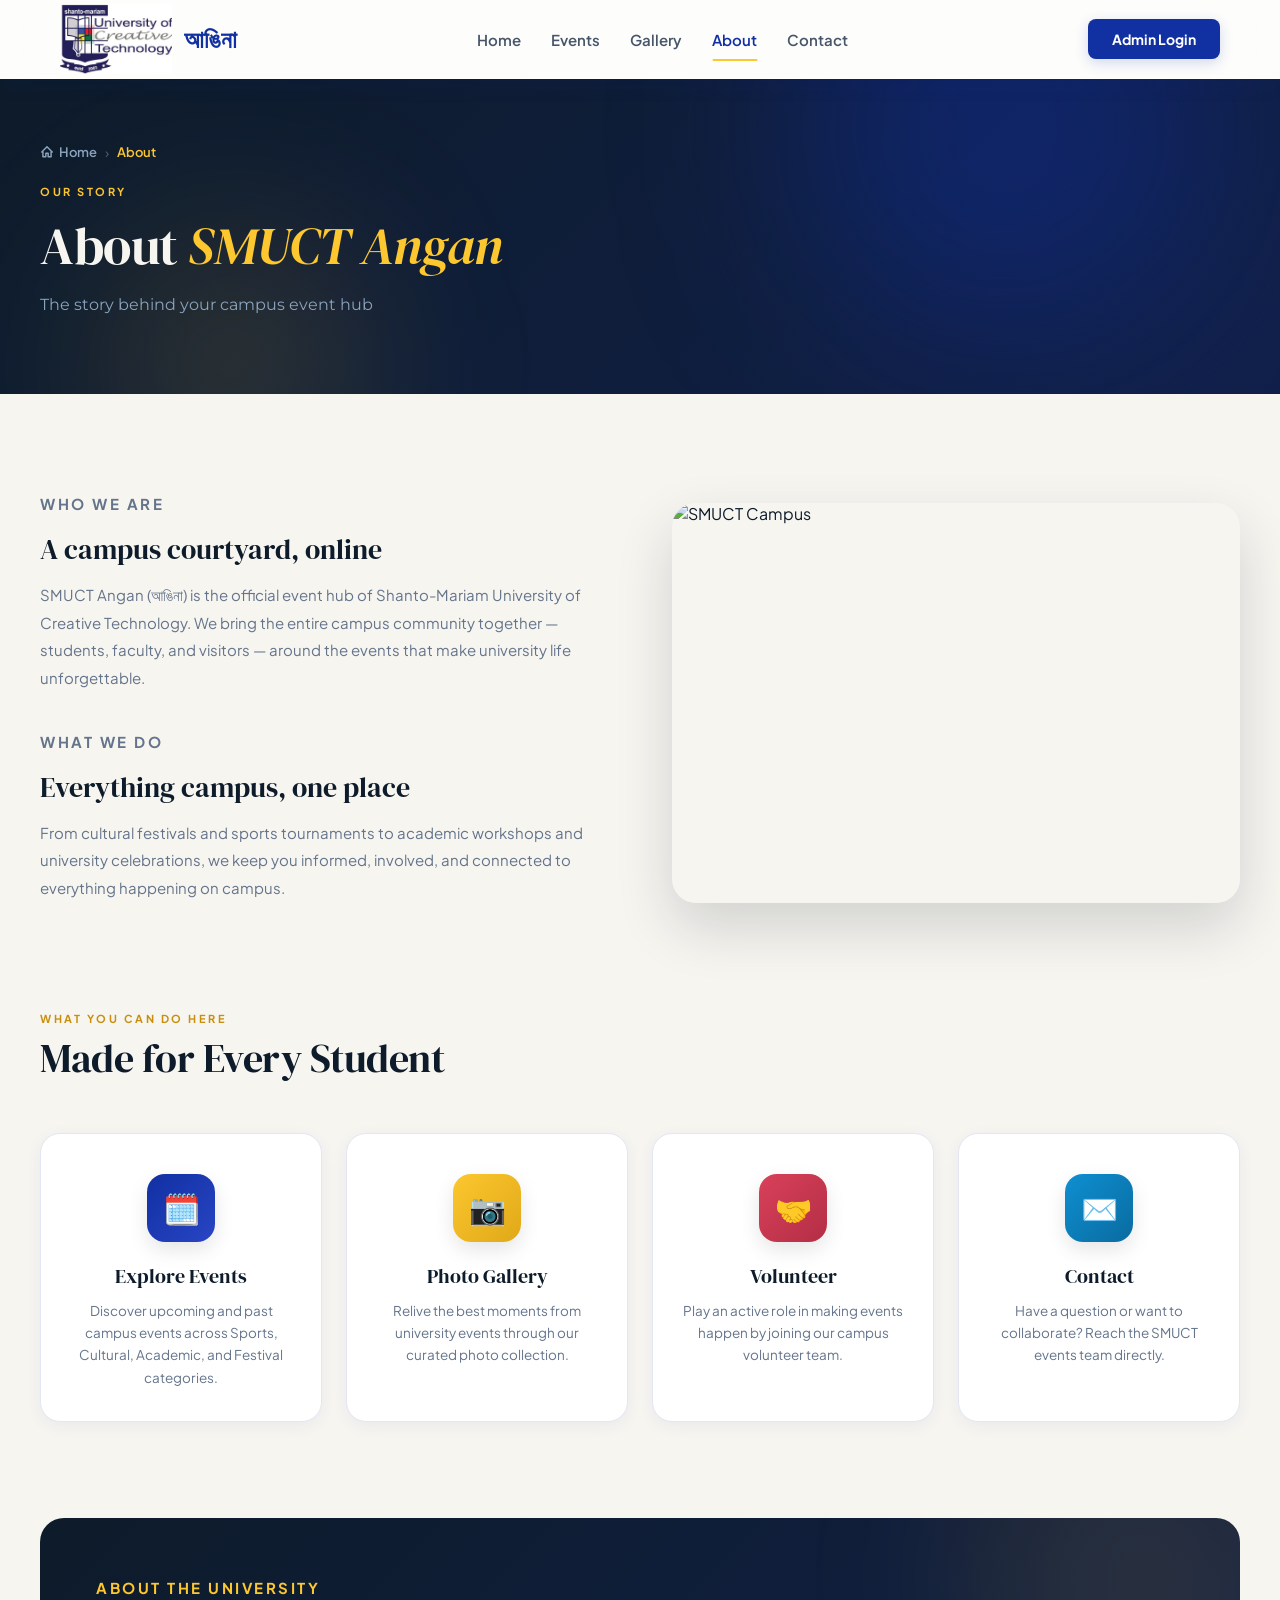
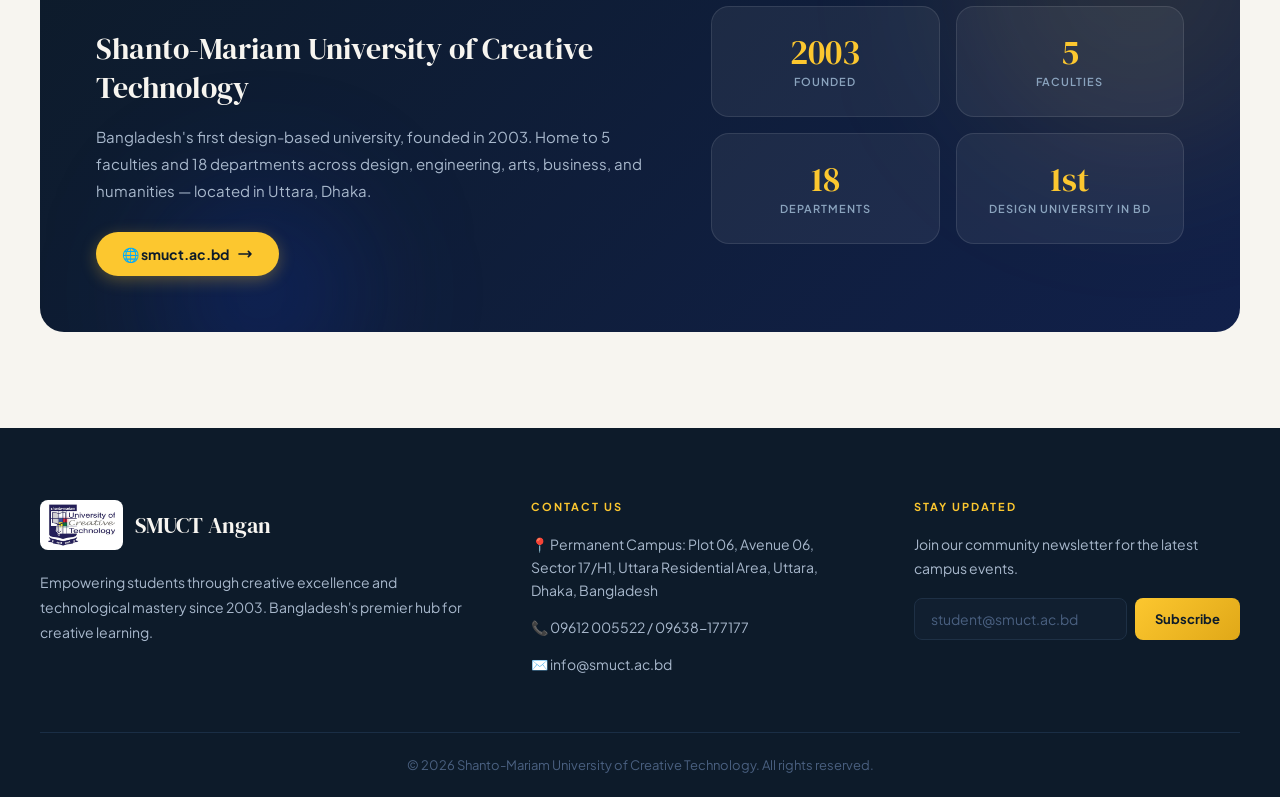
==== about.html @ 8afce2e3 "Initial commit: SMUCT Angan full backend" ====
<!DOCTYPE html>
<html lang="en">
<head>
    <meta charset="UTF-8">
    <meta name="viewport" content="width=device-width, initial-scale=1.0">
    <title>About | SMUCT Angan</title>
    <link href="https://fonts.googleapis.com/css2?family=DM+Serif+Display:ital@0;1&family=Plus+Jakarta+Sans:wght@300;400;500;600;700;800&family=Montserrat:wght@400;500;600&display=swap" rel="stylesheet">
    <link rel="stylesheet" href="css/style.css">
    <link rel="stylesheet" href="css/about.css">
</head>
<body>

    <!-- Navbar -->
    <header class="navbar">
        <div class="navbar-container">
            <a href="index.html" class="navbar-logo">
    <img src="images/smuct-logo.png" alt="SMUCT Angan" class="navbar-logo-img">
    <span class="navbar-logo-text">আঙিনা</span>
             </a>
            <nav class="navbar-links">
                <a href="index.html">Home</a>
                <a href="events.html">Events</a>
                <a href="gallery.html">Gallery</a>
                <a href="about.html" class="active">About</a>
                <a href="contact.html">Contact</a>
            </nav>
            <a href="login.html" class="navbar-btn">Admin Login</a>
        </div>
    </header>

    <!-- Page Header -->
    <section class="page-header">
    <div class="page-header-orb page-header-orb-1"></div>
    <div class="page-header-orb page-header-orb-2"></div>
    <div class="section-container">
        <nav class="breadcrumb">
            <a href="index.html" class="breadcrumb-link">
                <svg width="14" height="14" fill="none" stroke="currentColor" viewBox="0 0 24 24">
                    <path d="M3 12L12 3l9 9M5 10v10h5v-6h4v6h5V10" stroke-width="2.5" stroke-linecap="round" stroke-linejoin="round"/>
                </svg>
                Home
            </a>
            <span class="breadcrumb-sep">›</span>
            <span class="breadcrumb-current">About</span>
        </nav>
        <p class="section-eyebrow eyebrow-light">Our Story</p>
        <h1 class="page-title">About <em>SMUCT Angan</em></h1>
        <p class="page-subtitle">The story behind your campus event hub</p>
    </div>
</section>

    

    <!-- Who We Are / What We Do -->
    <section class="about-page">
        <div class="section-container">

            <div class="about-grid">
                <div class="about-text">
                    <p class="section-eyebrow">Who We Are</p>
                    <h2>A campus courtyard, online</h2>
                    <p>SMUCT Angan (আঙিনা) is the official event hub of Shanto-Mariam University of Creative Technology. We bring the entire campus community together — students, faculty, and visitors — around the events that make university life unforgettable.</p>

                    <p class="section-eyebrow" style="margin-top: 36px;">What We Do</p>
                    <h2>Everything campus, one place</h2>
                    <p>From cultural festivals and sports tournaments to academic workshops and university celebrations, we keep you informed, involved, and connected to everything happening on campus.</p>
                </div>
                <div class="about-image">
                    <img src="images/hero-bg.jpg" alt="SMUCT Campus">
                </div>
            </div>

            <!-- Feature Cards -->
            <div class="features-section">
                <div class="section-header">
                    <p class="section-eyebrow">What You Can Do Here</p>
                    <h2 class="section-title-left">Made for Every Student</h2>
                </div>
                <div class="features-grid">

                    <a href="events.html" class="feature-card">
                        <div class="feature-icon icon-blue">🗓️</div>
                        <h3>Explore Events</h3>
                        <p>Discover upcoming and past campus events across Sports, Cultural, Academic, and Festival categories.</p>
                    </a>

                    <a href="gallery.html" class="feature-card">
                        <div class="feature-icon icon-gold">📷</div>
                        <h3>Photo Gallery</h3>
                        <p>Relive the best moments from university events through our curated photo collection.</p>
                    </a>

                    <a href="volunteer.html" class="feature-card">
                        <div class="feature-icon icon-red">🤝</div>
                        <h3>Volunteer</h3>
                        <p>Play an active role in making events happen by joining our campus volunteer team.</p>
                    </a>

                    <a href="contact.html" class="feature-card">
                        <div class="feature-icon icon-teal">✉️</div>
                        <h3>Contact</h3>
                        <p>Have a question or want to collaborate? Reach the SMUCT events team directly.</p>
                    </a>

                </div>
            </div>

            <!-- About the University -->
            <div class="university-section">
                <div class="university-card">
                    <div class="university-text">
                        <p class="section-eyebrow eyebrow-light">About the University</p>
                        <h2>Shanto-Mariam University of Creative Technology</h2>
                        <p>Bangladesh's first design-based university, founded in 2003. Home to 5 faculties and 18 departments across design, engineering, arts, business, and humanities — located in Uttara, Dhaka.</p>
                        <a href="https://smuct.ac.bd" target="_blank" rel="noopener" class="university-link">
                            🌐 smuct.ac.bd
                            <svg width="16" height="16" fill="none" stroke="currentColor" viewBox="0 0 24 24"><path d="M17 8l4 4m0 0l-4 4m4-4H3" stroke-width="2.5" stroke-linecap="round" stroke-linejoin="round"/></svg>
                        </a>
                    </div>
                    <div class="university-stats">
                        <div class="stat-box">
                            <span class="stat-number">2003</span>
                            <span class="stat-label">Founded</span>
                        </div>
                        <div class="stat-box">
                            <span class="stat-number">5</span>
                            <span class="stat-label">Faculties</span>
                        </div>
                        <div class="stat-box">
                            <span class="stat-number">18</span>
                            <span class="stat-label">Departments</span>
                        </div>
                        <div class="stat-box">
                            <span class="stat-number">1st</span>
                            <span class="stat-label">Design University in BD</span>
                        </div>
                    </div>
                </div>
            </div>

        </div>
    </section>

    <!-- Footer -->
    <footer class="footer">
        <div class="footer-container">

            <div class="footer-brand">
                <div class="footer-logo-wrap">
                    <img src="images/smuct-logo.png" alt="SMUCT" class="footer-logo-img">
                    <span class="footer-logo-text">SMUCT Angan</span>
                </div>
                <p class="footer-tagline">Empowering students through creative excellence and technological mastery since 2003. Bangladesh's premier hub for creative learning.</p>
            </div>

            <div class="footer-contact">
                <h4>Contact Us</h4>
                <ul>
                    <li>📍 Permanent Campus: Plot 06, Avenue 06, Sector 17/H1, Uttara Residential Area, Uttara, Dhaka, Bangladesh</li>
                    <li>📞 09612 005522 / 09638-177177</li>
                    <li>✉️ info@smuct.ac.bd</li>
                </ul>
            </div>

            <div class="footer-newsletter">
                <h4>Stay Updated</h4>
                <p>Join our community newsletter for the latest campus events.</p>
                <div class="newsletter-form">
                    <input type="email" placeholder="student@smuct.ac.bd">
                    <button>Subscribe</button>
                </div>
            </div>

        </div>
        <div class="footer-bottom">
            <p>&copy; 2026 Shanto-Mariam University of Creative Technology. All rights reserved.</p>
        </div>
    </footer>

    <script src="js/main.js"></script>
</body>
</html>
---- css/style.css ----
/* ===== HERO ===== */

@keyframes heroFadeUp {
    from { opacity: 0; transform: translateY(32px); }
    to   { opacity: 1; transform: translateY(0); }
}

@keyframes orbFloat {
    0%, 100% { transform: translateY(0) scale(1); }
    50%       { transform: translateY(-30px) scale(1.05); }
}

@keyframes scrollPulse {
    0%, 100% { transform: scaleY(1); opacity: 0.4; }
    50%       { transform: scaleY(0.35); opacity: 1; }
}

.hero {
    position: relative;
    height: 100vh;
    min-height: 700px;
    display: flex;
    align-items: center;
    overflow: hidden;
}

.hero-bg {
    position: absolute;
    inset: 0;
    background-image: url('../images/8.JPG');
    background-size: cover;
    background-position: center;
    transform: scale(1.06);
    z-index: 0;
}

.hero-overlay {
    position: absolute;
    inset: 0;
    background:
        linear-gradient(to right, rgba(8, 18, 38, 0.96) 0%, rgba(8, 18, 38, 0.80) 50%, rgba(8, 18, 38, 0.35) 100%),
        linear-gradient(to top, rgba(8, 18, 38, 0.85) 0%, transparent 45%);
    z-index: 1;
}

.hero-orb {
    position: absolute;
    border-radius: 50%;
    filter: blur(100px);
    z-index: 2;
    pointer-events: none;
    animation: orbFloat 10s ease-in-out infinite;
}

.hero-orb-1 {
    width: 520px;
    height: 520px;
    background: rgba(17, 48, 162, 0.3);
    top: -120px;
    right: 0%;
    animation-delay: 0s;
}

.hero-orb-2 {
    width: 320px;
    height: 320px;
    background: rgba(252, 199, 47, 0.15);
    bottom: 10%;
    right: 18%;
    animation-delay: 3.5s;
}

.hero-orb-3 {
    width: 220px;
    height: 220px;
    background: rgba(91, 155, 213, 0.18);
    top: 35%;
    left: 52%;
    animation-delay: 6s;
}

.hero-content {
    position: relative;
    z-index: 10;
    width: 100%;
    max-width: 1200px;
    margin: 0 auto;
    padding: 0 56px;
    color: #ffffff;
}

.hero-rule {
    display: flex;
    align-items: center;
    gap: 18px;
    margin-bottom: 32px;
    animation: heroFadeUp 0.5s ease both;
    animation-delay: 0.05s;
}

.hero-rule::before {
    content: '';
    display: block;
    width: 60px;
    height: 4px;
    background: #FCC72F;
    border-radius: 2px;
}

.hero-rule::after {
    content: 'SMUCT ANGAN';
    font-size: 18px;
    font-weight: 700;
    color: #FCC72F;
    letter-spacing: 3px;
    text-transform: uppercase;
}

.hero-title {
    font-family: 'DM Serif Display', serif;
    font-size: 84px;
    font-weight: 400;
    line-height: 1.05;
    letter-spacing: -1px;
    margin-bottom: 28px;
    max-width: 760px;
    animation: heroFadeUp 0.6s ease both;
    animation-delay: 0.15s;
    color: #f7f5f0;
}

.hero-highlight {
    font-style: italic;
    color: #FCC72F;
}

.hero-subtitle {
    font-family: 'Montserrat', sans-serif;
    font-size: 17px;
    color: #8ba4be;
    margin-bottom: 52px;
    font-weight: 400;
    max-width: 460px;
    line-height: 1.9;
    animation: heroFadeUp 0.6s ease both;
    animation-delay: 0.3s;
}

.hero-buttons {
    display: flex;
    gap: 14px;
    flex-wrap: wrap;
    align-items: center;
    animation: heroFadeUp 0.6s ease both;
    animation-delay: 0.45s;
}

.hero-btn-primary {
    display: inline-flex;
    align-items: center;
    gap: 10px;
    background: linear-gradient(135deg, #FCC72F 0%, #FCC72F 100%);
    color: #0d1b2a;
    padding: 16px 38px;
    border-radius: 999px;
    font-size: 15px;
    font-weight: 700;
    letter-spacing: 0.2px;
    transition: all 0.25s ease;
    box-shadow: 0 8px 32px rgba(252, 199, 47, 0.3);
}

.hero-btn-primary:hover {
    transform: translateY(-3px);
    box-shadow: 0 16px 48px rgba(252, 199, 47, 0.45);
}

.hero-btn-secondary {
    display: inline-flex;
    align-items: center;
    background: rgba(91, 155, 213, 0.08);
    color: #e2e8f0;
    padding: 16px 38px;
    border-radius: 999px;
    font-size: 15px;
    font-weight: 600;
    border: 1px solid rgba(91, 155, 213, 0.25);
    backdrop-filter: blur(12px);
    transition: all 0.25s ease;
}

.hero-btn-secondary:hover {
    background: rgba(91, 155, 213, 0.15);
    border-color: rgba(91, 155, 213, 0.45);
    transform: translateY(-3px);
    color: #ffffff;
}

.hero-scroll {
    position: absolute;
    bottom: 96px;
    left: 56px;
    z-index: 10;
}

.hero-scroll-line {
    width: 1.5px;
    height: 56px;
    background: linear-gradient(to bottom, #FCC72F, transparent);
    border-radius: 2px;
    animation: scrollPulse 2.2s ease-in-out infinite;
    transform-origin: top;
}

.hero-cut {
    position: absolute;
    bottom: 0;
    left: 0;
    right: 0;
    height: 80px;
    background-color: #f7f5f0;
    clip-path: polygon(0 100%, 100% 100%, 100% 0);
    z-index: 10;
}
---- css/about.css ----
/* ===== BASE ===== */

* { margin: 0; padding: 0; box-sizing: border-box; }

body {
    font-family: 'Plus Jakarta Sans', sans-serif;
    background-color: #f7f5f0;
    color: #0d1b2a;
}

a { text-decoration: none; color: inherit; }
img { max-width: 100%; display: block; }


.breadcrumb {
    display: flex;
    align-items: center;
    gap: 8px;
    margin-bottom: 24px;
}

.breadcrumb-link {
    display: inline-flex;
    align-items: center;
    gap: 5px;
    font-size: 13px;
    font-weight: 600;
    color: #8ba4be;
    transition: color 0.2s ease;
}

.breadcrumb-link:hover { color: #FCC72F; }
.breadcrumb-sep { font-size: 14px; color: #4a6080; }
.breadcrumb-current { font-size: 13px; font-weight: 600; color: #FCC72F; }


/* ===== NAVBAR ===== */

.navbar {
    background: rgba(255, 255, 255, 0.75);
    backdrop-filter: blur(16px);
    -webkit-backdrop-filter: blur(16px);
    border-bottom: 1px solid rgba(255, 255, 255, 0.35);
    position: sticky;
    top: 0;
    z-index: 1000;
    box-shadow:
        0 6px 20px rgba(17, 48, 162, 0.08),
        0 2px 6px rgba(0, 0, 0, 0.03);
    transition: all 0.3s ease;
}

.navbar-container {
    max-width: 1200px;
    margin: 0 auto;
    padding: 0 20px;
    min-height: 78px;
    display: flex;
    align-items: center;
    justify-content: space-between;
}

.navbar-logo {
    display: flex;
    align-items: center;
    gap: 12px;
}

.navbar-logo-img {
    height: 70px;
    width: auto;
    object-fit: contain;
    transition: transform 0.3s ease;
}

.navbar-logo:hover .navbar-logo-img { transform: scale(1.03); }

.navbar-logo-text {
    font-family: 'DM Serif Display', serif;
    font-size: 24px;
    font-weight: 700;
    color: #1130A2;
    letter-spacing: 0.4px;
    white-space: nowrap;
}

.navbar-links {
    display: flex;
    align-items: center;
    gap: 30px;
}

.navbar-links a {
    font-size: 15px;
    font-weight: 600;
    color: #475569;
    position: relative;
    padding: 6px 0;
    transition: color 0.25s ease;
}

.navbar-links a::after {
    content: '';
    position: absolute;
    left: 50%;
    bottom: -6px;
    width: 0;
    height: 2px;
    background: #FCC72F;
    border-radius: 10px;
    transform: translateX(-50%);
    transition: width 0.3s ease;
}

.navbar-links a:hover,
.navbar-links a.active { color: #1130A2; }

.navbar-links a:hover::after,
.navbar-links a.active::after { width: 100%; }

.navbar-btn {
    display: inline-flex;
    align-items: center;
    justify-content: center;
    padding: 11px 24px;
    background: #1130A2;
    color: #ffffff;
    border-radius: 8px;
    font-size: 14px;
    font-weight: 700;
    box-shadow: 0 4px 14px rgba(17, 48, 162, 0.18);
    transition: all 0.3s ease;
}

.navbar-btn:hover {
    background: #FCC72F;
    color: #0f172a;
    transform: translateY(-2px);
    box-shadow: 0 8px 18px rgba(252, 199, 47, 0.3);
}

@media (max-width: 768px) {
    .navbar-container { min-height: 70px; padding: 0 15px; }
    .navbar-logo-img { height: 58px; }
    .navbar-logo-text { font-size: 20px; }
    .navbar-links { gap: 20px; }
    .navbar-links a { font-size: 14px; }
    .navbar-btn { padding: 10px 18px; font-size: 13px; }
}


/* ===== SHARED LAYOUT ===== */

.section-container { max-width: 1200px; margin: 0 auto; }

.section-eyebrow {
    font-size: 11px;
    font-weight: 700;
    color: #c98e0c;
    text-transform: uppercase;
    letter-spacing: 2.5px;
    margin-bottom: 10px;
}

.section-eyebrow.eyebrow-light { color: #FCC72F; }

.section-header { margin-bottom: 52px; }

.section-title-left {
    font-family: 'DM Serif Display', serif;
    font-size: 40px;
    font-weight: 400;
    color: #0d1b2a;
    letter-spacing: -0.5px;
    line-height: 1.15;
}

.section-subtitle-left {
    font-size: 15px;
    color: #64748b;
    margin-top: 8px;
    line-height: 1.6;
}


/* ===== PAGE HEADER ===== */

.page-header {
    position: relative;
    background: linear-gradient(135deg, #0d1b2a 0%, #11204a 100%);
    padding: 64px 32px 80px;
    overflow: hidden;
}

.page-header-orb {
    position: absolute;
    border-radius: 50%;
    filter: blur(90px);
    pointer-events: none;
}

.page-header-orb-1 {
    width: 420px; height: 420px;
    background: rgba(17, 48, 162, 0.4);
    top: -160px; right: 5%;
}

.page-header-orb-2 {
    width: 260px; height: 260px;
    background: rgba(252, 199, 47, 0.15);
    bottom: -100px; left: 8%;
}

.page-title {
    position: relative;
    z-index: 2;
    font-family: 'DM Serif Display', serif;
    font-size: 52px;
    font-weight: 400;
    color: #f7f5f0;
    letter-spacing: -0.5px;
    margin-top: 12px;
}

.page-title em { font-style: italic; color: #FCC72F; }

.page-subtitle {
    position: relative;
    z-index: 2;
    font-family: 'Montserrat', sans-serif;
    font-size: 16px;
    color: #8ba4be;
    margin-top: 14px;
}


/* ===== ABOUT PAGE ===== */

.about-page {
    padding: 96px 32px;
    background-color: #f7f5f0;
}


/* ===== WHO WE ARE / WHAT WE DO ===== */

.about-grid {
    display: grid;
    grid-template-columns: 1fr 1fr;
    gap: 64px;
    align-items: center;
    margin-bottom: 96px;
}

.about-text h2 {
    font-family: 'DM Serif Display', serif;
    font-size: 28px;
    font-weight: 400;
    color: #0d1b2a;
    margin-bottom: 14px;
    line-height: 1.25;
}

.about-text p {
    font-size: 15px;
    color: #64748b;
    line-height: 1.85;
    margin-bottom: 14px;
}

.about-image img {
    width: 100%;
    height: 400px;
    border-radius: 24px;
    object-fit: cover;
    box-shadow: 0 24px 56px rgba(13, 27, 42, 0.16);
    transition: transform 0.4s ease;
}

.about-image img:hover { transform: scale(1.02); }


/* ===== FEATURE CARDS ===== */

.features-section { margin-bottom: 96px; }

.features-grid {
    display: grid;
    grid-template-columns: repeat(4, 1fr);
    gap: 24px;
}

.feature-card {
    position: relative;
    background: #ffffff;
    padding: 40px 24px 32px;
    border-radius: 20px;
    border: 1.5px solid #e2e7f3;
    box-shadow: 0 4px 16px rgba(17, 48, 162, 0.06);
    display: flex;
    flex-direction: column;
    align-items: center;
    text-align: center;
    cursor: pointer;
    color: inherit;
    transition: all 0.4s ease;
    z-index: 0;
}

/* Gradient glow border */
.feature-card::before {
    content: '';
    position: absolute;
    inset: -2px;
    border-radius: 22px;
    background: #FCC72F;
    z-index: -1;
    opacity: 0;
    transition: opacity 0.4s ease;
}

.feature-card:hover {
    border-color: transparent;
    background: rgba(255, 255, 255, 0.82);
    backdrop-filter: blur(20px);
    -webkit-backdrop-filter: blur(20px);
    box-shadow:
        0 20px 60px rgba(252, 199, 47, 0.25),
        0 4px 20px rgba(252, 199, 47, 0.12),
        inset 0 1px 0 rgba(255, 255, 255, 0.9);
    transform: translateY(-10px);
}

.feature-card:hover::before { opacity: 1; }

.feature-icon {
    width: 68px;
    height: 68px;
    border-radius: 18px;
    display: flex;
    align-items: center;
    justify-content: center;
    font-size: 30px;
    margin-bottom: 20px;
    box-shadow: 0 8px 20px rgba(0, 0, 0, 0.1);
    transition: transform 0.35s ease, box-shadow 0.35s ease;
}

.icon-blue  { background: linear-gradient(135deg, #1130A2, #2945c4); }
.icon-gold  { background: linear-gradient(135deg, #FCC72F, #e0a818); }
.icon-red   { background: linear-gradient(135deg, #d9415a, #b32e45); }
.icon-teal  { background: linear-gradient(135deg, #0e8fd1, #0a6ba0); }

.feature-card:hover .feature-icon {
    transform: scale(1.12) rotate(6deg);
    box-shadow: 0 16px 32px rgba(0, 0, 0, 0.18);
}

.feature-card h3 {
    font-family: 'DM Serif Display', serif;
    font-size: 20px;
    font-weight: 400;
    color: #0d1b2a;
    margin-bottom: 10px;
    transition: color 0.25s ease;
}

.feature-card:hover h3 { color: #0d1b2a; }

.feature-card p {
    font-size: 13.5px;
    color: #64748b;
    line-height: 1.65;
}


/* ===== UNIVERSITY SECTION ===== */

.university-section { margin-bottom: 0; }

.university-card {
    background: linear-gradient(135deg, #0d1b2a 0%, #11204a 100%);
    border-radius: 24px;
    padding: 56px;
    display: grid;
    grid-template-columns: 1.2fr 1fr;
    gap: 48px;
    align-items: center;
    position: relative;
    overflow: hidden;
}

.university-card::before {
    content: '';
    position: absolute;
    width: 360px; height: 360px;
    background: rgba(252, 199, 47, 0.1);
    border-radius: 50%;
    filter: blur(80px);
    top: -120px; right: -80px;
    pointer-events: none;
}

.university-card::after {
    content: '';
    position: absolute;
    width: 200px; height: 200px;
    background: rgba(17, 48, 162, 0.3);
    border-radius: 50%;
    filter: blur(60px);
    bottom: -60px; left: 10%;
    pointer-events: none;
}

.university-text {
    position: relative;
    z-index: 2;
}

.university-text h2 {
    font-family: 'DM Serif Display', serif;
    font-size: 30px;
    font-weight: 400;
    color: #f7f5f0;
    margin-bottom: 16px;
    line-height: 1.3;
}

.university-text p {
    font-size: 15px;
    color: #a8b8cc;
    line-height: 1.8;
    margin-bottom: 28px;
}

.university-link {
    display: inline-flex;
    align-items: center;
    gap: 8px;
    background: #FCC72F;
    color: #0d1b2a;
    font-size: 14px;
    font-weight: 700;
    padding: 13px 26px;
    border-radius: 999px;
    transition: all 0.25s ease;
    box-shadow: 0 4px 16px rgba(252, 199, 47, 0.3);
}

.university-link:hover {
    transform: translateY(-2px);
    box-shadow: 0 10px 28px rgba(252, 199, 47, 0.4);
    background: #ffffff;
}

.university-link svg { transition: transform 0.25s ease; }
.university-link:hover svg { transform: translateX(4px); }

.university-stats {
    position: relative;
    z-index: 2;
    display: grid;
    grid-template-columns: 1fr 1fr;
    gap: 16px;
}

.stat-box {
    background: rgba(255, 255, 255, 0.06);
    border: 1px solid rgba(255, 255, 255, 0.1);
    border-radius: 18px;
    padding: 28px 16px;
    text-align: center;
    transition: all 0.3s ease;
}

.stat-box:hover {
    background: rgba(255, 255, 255, 0.1);
    border-color: rgba(252, 199, 47, 0.35);
    transform: translateY(-4px);
}

.stat-number {
    display: block;
    font-family: 'DM Serif Display', serif;
    font-size: 34px;
    color: #FCC72F;
    margin-bottom: 6px;
    line-height: 1;
}

.stat-label {
    display: block;
    font-size: 11px;
    color: #8ba4be;
    text-transform: uppercase;
    letter-spacing: 1px;
    font-weight: 600;
}


/* ===== FOOTER ===== */

.footer { background-color: #0d1b2a; color: #cbd5e1; padding: 72px 32px 0; }

.footer-container {
    max-width: 1200px;
    margin: 0 auto;
    display: grid;
    grid-template-columns: 2fr 1.5fr 1.5fr;
    gap: 56px;
    padding-bottom: 56px;
    border-bottom: 1px solid #1a2e45;
}

.footer-logo-wrap { display: flex; align-items: center; gap: 12px; margin-bottom: 20px; }

.footer-logo-img {
    height: 50px; width: auto;
    object-fit: contain;
    background: #ffffff;
    border-radius: 8px;
    padding: 4px 8px;
}

.footer-logo-text {
    font-family: 'DM Serif Display', serif;
    font-size: 22px;
    color: #f7f5f0;
}

.footer-tagline { font-size: 14px; line-height: 1.8; color: #a8b8cc; }

.footer-contact h4,
.footer-newsletter h4 {
    font-size: 11px;
    font-weight: 700;
    color: #FCC72F;
    text-transform: uppercase;
    letter-spacing: 2px;
    margin-bottom: 20px;
}

.footer-contact ul { list-style: none; display: flex; flex-direction: column; gap: 14px; }
.footer-contact ul li { font-size: 14px; color: #a8b8cc; line-height: 1.65; }

.footer-newsletter p { font-size: 14px; color: #a8b8cc; margin-bottom: 18px; line-height: 1.7; }

.newsletter-form { display: flex; gap: 8px; }

.newsletter-form input {
    flex: 1;
    background-color: #111f30;
    border: 1px solid #1e3045;
    color: #f7f5f0;
    font-size: 14px;
    padding: 11px 16px;
    border-radius: 8px;
    outline: none;
    font-family: 'Plus Jakarta Sans', sans-serif;
    transition: border-color 0.2s ease;
}

.newsletter-form input::placeholder { color: #4a6080; }
.newsletter-form input:focus { border-color: #FCC72F; }

.newsletter-form button {
    background: linear-gradient(135deg, #FCC72F, #e0a818);
    color: #0d1b2a;
    font-size: 13px;
    font-weight: 700;
    padding: 11px 20px;
    border-radius: 8px;
    border: none;
    cursor: pointer;
    font-family: 'Plus Jakarta Sans', sans-serif;
    transition: opacity 0.2s ease;
    white-space: nowrap;
}

.newsletter-form button:hover { opacity: 0.85; }

.footer-bottom {
    max-width: 1200px;
    margin: 0 auto;
    text-align: center;
    padding: 24px 0;
    font-size: 13px;
    color: #4a6080;
}
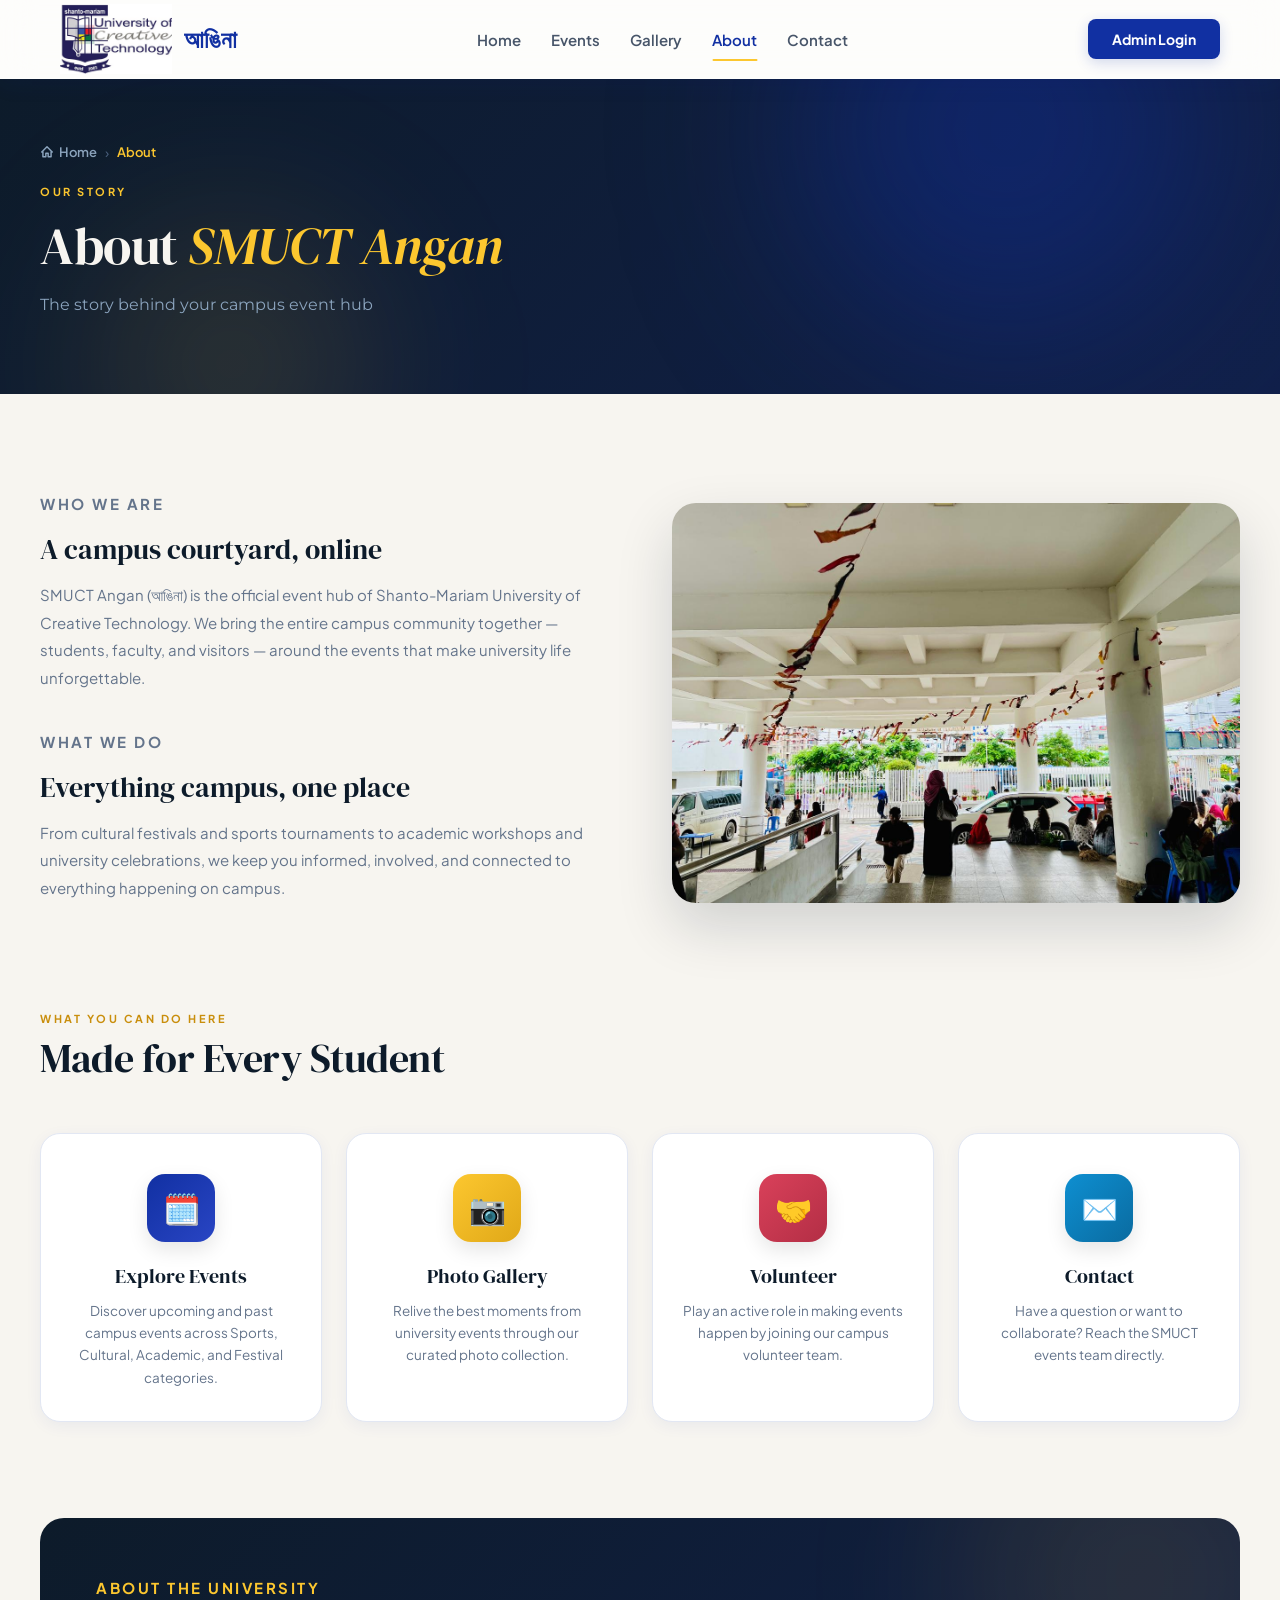
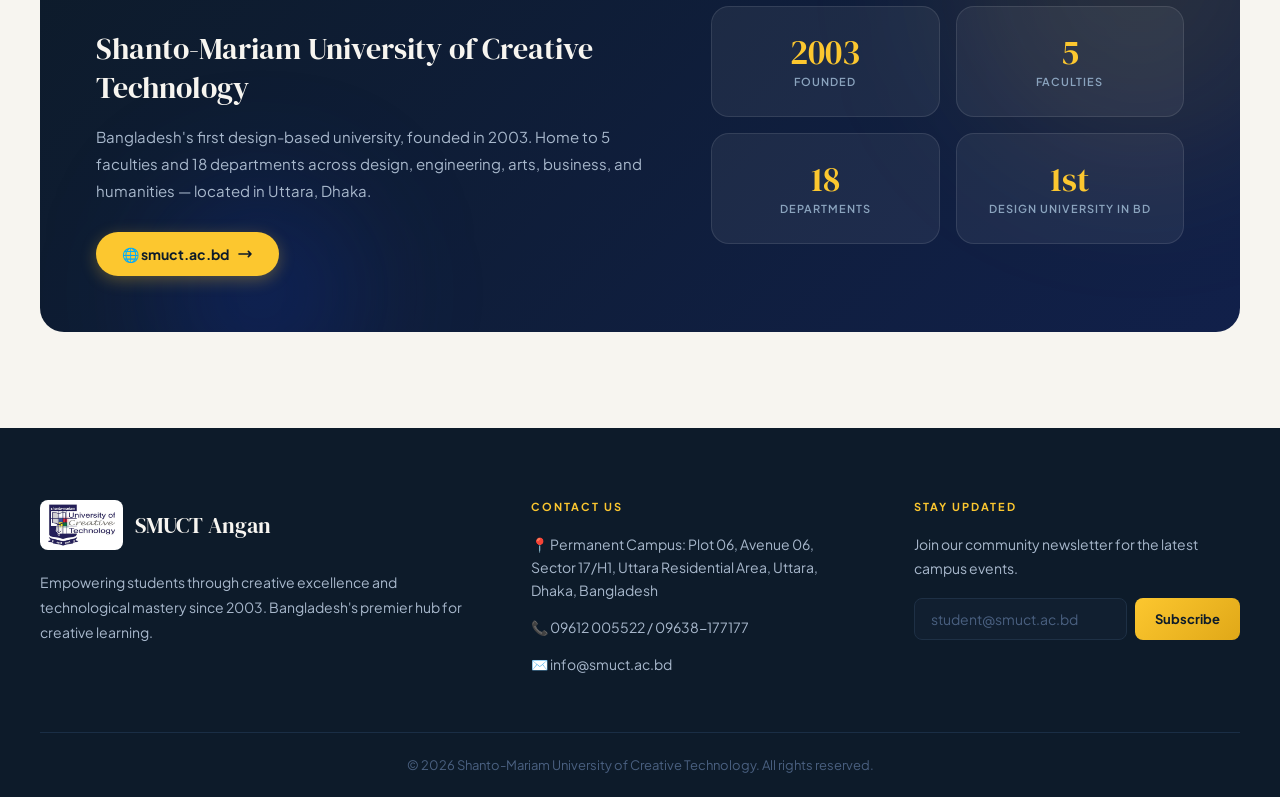
==== commit ac9a4953: "Update hero image on about page" ====
--- a/about.html
+++ b/about.html
@@ -66,7 +66,7 @@
                     <p>From cultural festivals and sports tournaments to academic workshops and university celebrations, we keep you informed, involved, and connected to everything happening on campus.</p>
                 </div>
                 <div class="about-image">
-                    <img src="images/hero-bg.jpg" alt="SMUCT Campus">
+                    <img src="images/WhatsApp Image 2026-01-11 at 1.46.23 AM.jpeg" alt="SMUCT Campus">
                 </div>
             </div>
 
